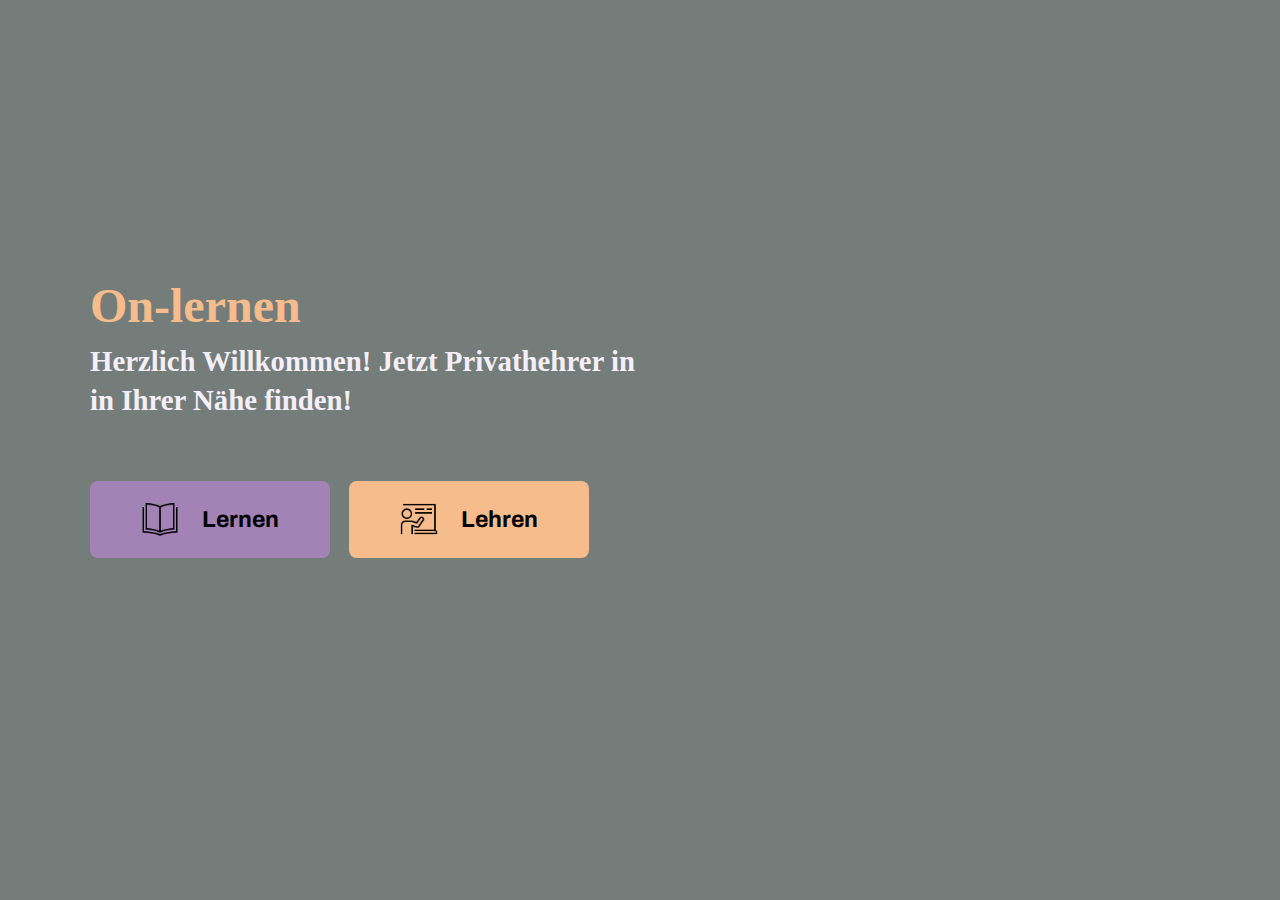
==== study.html @ ee0d6e44 "First Commit" ====
<!DOCTYPE html>
<html lang="pt-br">
<head>
    <meta charset="UTF-8">
    <meta name="viewport" content="width=device-width, initial-scale=1.0">
    <title>On-lernen</title>

    <link rel="stylesheet" href="/stryles/main.css">
    <link rel="stylesheet" href="/stryles/partials/page-landing.css">

    <link href="https://fonts.googleapis.com/css2?family=Archivo:wght@400;700amp;family=Poppins:wght@400;600&amp;display=swap" rel="stylesheet">
</head>
<body id="page-landing">
    
    <div id="container">
        <div class="logo-container">
            <h1>On-lernen</h1>
            <h2>Herzlich Willkommen! Jetzt Privathehrer in in Ihrer Nähe finden!</h2>
        </div>

        <img class="hero-image" src="/images/img3.png" alt="">

        <div class="buttons-container">
            <a class="study" href="/study.html"><img src="/images/iconbook.png" alt=""> Lernen</a>
            <a class="give-classes" href="/give-classes.html"><img src="/images/iconteacher.png" alt=""> Lehren</a>
        </div>
    </div>
</body>
</html>
---- stryles/main.css ----
:root {
    --color-background:#dddddd;
    --color-primary-lighter:#a382b6;
    --color-primary-light: #915f8b;
    --color-primary:#747d7a;
    --color-primary-dark:#645163;
    --color-primary-darker:#352934;
    --color-secondary:#f7bc8b;
    --color-secondary-dark:#f8a35e;
    --color-title-in-primary: #443c3c;
    --color-text-in-primary:#221f24;
    --color-text-title:#22022c;
    --color-text-complement:#ecd1fc;
    --color-text-base:#f5effa;
    --color-line-in-white:#e6e6f0;
    --color-input-background:#f8f8fc;
    --color-button-text: #000000;
    --color-box-base: #e2eaeb;
    --color-box-footer: #e8ecec;
    --color-small-info:#d6dbda;
    font-size: 60%;
}

* {
    margin: 0;
    padding: 0;
    box-sizing: border-box;
}

html, body {
    height: 100vh;
}

body {
    background-color: var(--color-background);
    display: flex;
    align-items: center;
    justify-content: center;
}

body,
input,
button,
textarea {
    font-weight: 500;
    font-family: Poppins;
    font-size: 1.6rem;
    /* OU font: 500 1.6rem Poppins; */
    color: var(--color-text-base);
}

#container {
    width: 90vw;
    max-width: 700px;
}

@media (min-width: 700px) {
    :root {
        font-size: 62,5%;
    }
}
---- stryles/partials/page-landing.css ----
#page-landing {
    background-color: var(--color-primary);
}

.logo-container {
    text-align: center;
    margin-bottom: 3.2rem;
}

.logo-container h1 {
    color: var(--color-secondary);
    font-weight: 800;
    font-size: 5rem;
}

.logo-container h2 {
    font-weight: 600;
    font-size: 3rem;
    line-height: 4rem;
    margin-top: 1rem;
}

.hero-image {
    width: 100%;
}

.buttons-container {
    display: flex;
    justify-content: center;
    margin: 3.2rem 0;
}

.buttons-container a {
    width: 25rem;
    height: 8rem;
    border-radius: 0.8rem;
    margin-right: 2rem;
    font: 700 2.4rem Archivo;
    display: flex;
    align-items: center;
    justify-content: center;
    text-decoration: none;
    transition: background 0.2s;
    color: var(--color-button-text);
}

.buttons-container a img {
    width: 4rem;
    margin-right: 2.4rem;
}

.buttons-container a.study {
    background: var(--color-primary-lighter);
}

.buttons-container a.study:hover {
    background: var(--color-primary-light);
}

.buttons-container a.give-classes {
    background: var(--color-secondary);
    margin-right: 0;
}

.buttons-container a.give-classes:hover {
    background: var(--color-secondary-dark);
}

@media (min-width: 1100px) {
    #page-landing #container {
        max-width: 1100px;
        display: grid;
        grid-template-columns: 1fr 1fr;
        grid-template-rows: 1fr 1fr;
        grid-template-areas:
        "proffy image"
        "button image";
    }
    .logo-container {
        grid-area: proffy;
        text-align: initial;
    }

    .hero-image {
        grid-area: image;
    }
    .buttons-container {
        grid-area: button;
        justify-content: flex-start;
    }
}
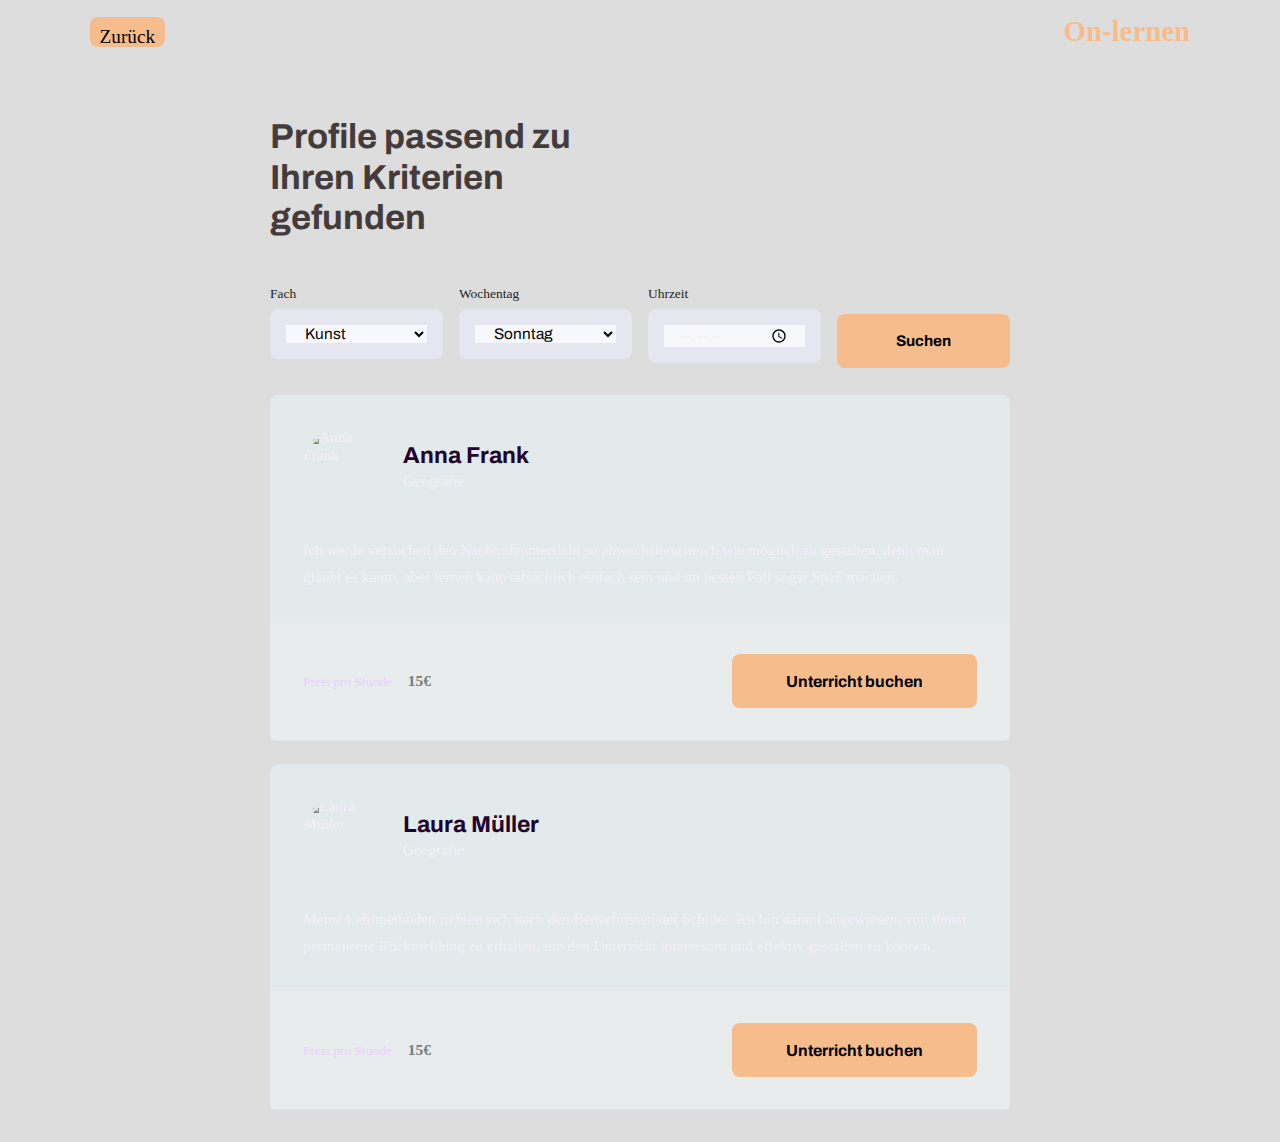
==== commit 5ec86cf9: "Update html" ====
--- a/study.html
+++ b/study.html
@@ -6,24 +6,99 @@
     <title>On-lernen</title>
 
     <link rel="stylesheet" href="/stryles/main.css">
-    <link rel="stylesheet" href="/stryles/partials/page-landing.css">
+    <link rel="stylesheet" href="/stryles/partials/header.css">
+    <link rel="stylesheet" href="/stryles/partials/forms.css">
+    <link rel="stylesheet" href="/stryles/partials/page-study.css">
 
     <link href="https://fonts.googleapis.com/css2?family=Archivo:wght@400;700amp;family=Poppins:wght@400;600&amp;display=swap" rel="stylesheet">
 </head>
-<body id="page-landing">
-    
+<body id="page-study">
     <div id="container">
-        <div class="logo-container">
-            <h1>On-lernen</h1>
-            <h2>Herzlich Willkommen! Jetzt Privathehrer in in Ihrer Nähe finden!</h2>
-        </div>
-
-        <img class="hero-image" src="/images/img3.png" alt="">
-
-        <div class="buttons-container">
-            <a class="study" href="/study.html"><img src="/images/iconbook.png" alt=""> Lernen</a>
-            <a class="give-classes" href="/give-classes.html"><img src="/images/iconteacher.png" alt=""> Lehren</a>
-        </div>
+        <header class="page-header">
+            <div class="top-bar-container">
+                <a href="/">Zurück</a>
+                <h1>On-lernen</h1>
+            </div>
+            <div class="header-content">
+                <strong>Profile passend zu Ihren Kriterien gefunden</strong>
+                <form id="search-teachers">
+                    <div class="select-block">
+                        <label for="subject">Fach</label>
+                        <select name="subject" id="subject">
+                            <option value="" disabled="" hidden="">Wählen Sie das Fach</option>
+                            <option value="1">Kunst</option>
+                            <option value="2">Biologie</option>
+                            <option value="3">Chemie</option>
+                            <option value="4">Sport</option>
+                            <option value="5">Physik</option>
+                            <option value="6">Geografie</option>
+                            <option value="7">Geschichte</option>
+                            <option value="8">Mathematik</option>
+                            <option value="9">Deutsch</option>
+                            <option value="10">Chemie</option>
+                        </select>
+                    </div>
+                    <div class="select-block">
+                        <label for="weekday">Wochentag</label>
+                        <select name="weekday" id="weekday">
+                            <option value="" disabled="" hidden="">Selecione uma opção</option>
+                            <option value="0">Sonntag</option>
+                            <option value="1">Montag</option>
+                            <option value="2">Dienstag</option>
+                            <option value="3">Mittwoch</option>
+                            <option value="4">Donnerstag</option>
+                            <option value="5">Freitag</option>
+                            <option value="6">Samstag</option>
+                        </select>
+                    </div>
+                    <div class="input-block">
+                        <label for="time">Uhrzeit</label>
+                        <input name="time" id="time" type="time" >
+                    </div>
+                    <button type="submit">Suchen</button>
+                </form>
+            </div>
+        </header>
+        <main>
+            <article class="teacher-item">
+                <header>
+                    <img 
+                        src="/images/teacher1.jpg" 
+                        alt="Anna Frank">
+                    <div>
+                        <strong>Anna Frank</strong>
+                        <span>Geografie</span>
+                    </div>
+                </header>
+            
+                <p>Ich werde versuchen den Nachhilfeunterricht so abwechslungsreich wie möglich zu gestalten, denn man glaubt es kaum, aber lernen kann tatsächlich einfach sein und im besten Fall sogar Spaß machen.</p>
+            
+                <footer>
+                    <p>Preis pro Stunde<strong>15€</strong>
+                    </p>
+                    <button type="button">Unterricht buchen</button>
+                </footer>
+            </article>
+            <article class="teacher-item">
+                <header>
+                    <img 
+                        src="images/teacher2.jpg" 
+                        alt="Laura Müller">
+                    <div>
+                        <strong>Laura Müller</strong>
+                        <span>Geografie</span>
+                    </div>
+                </header>
+            
+                <p>Meine Lehrmethoden richten sich nach den Bedürfnissen der Schüler. Ich bin darauf angewiesen, von ihnen permanente Rückmeldung zu erhalten, um den Unterricht interessant und effektiv gestalten zu können.</p>
+            
+                <footer>
+                    <p>Preis pro Stunde<strong>15€</strong>
+                    </p>
+                    <button type="button">Unterricht buchen</button>
+                </footer>
+            </article> 
+        </main>
     </div>
 </body>
 </html>--- a/stryles/partials/header.css
+++ b/stryles/partials/header.css
@@ -0,0 +1,78 @@
+
+.page-header {
+    background-color: var (--color-primary);
+    display: flex;
+    flex-direction: column;
+}
+
+.page-header .top-bar-container {
+    width: 90%;
+    margin: 0 auto;
+    display: flex;
+    align-items: center;
+    justify-content: space-between;
+    padding:  1.6rem 0;
+}
+
+.page-header h1 {
+    font-size: 3rem;
+    color:  var(--color-secondary);
+}
+
+.page-header .top-bar-container a {
+    height: 3.2rem;
+    transition: 0.2s;
+    text-decoration: none;
+    font-size: 2rem;
+    border-radius: 8px;
+    background-color: var(--color-secondary);
+    padding: 1rem;
+    color: black;
+}
+
+.page-header .top-bar-container a:hover {
+    background-color: var(--color-secondary-dark);
+}
+
+.page-header .header-content {
+    width: 90%;
+    margin: 3.2rem auto;
+    position: relative;
+}
+
+.page-header .header-content strong {
+    font: 700 3.6rem Archivo;
+    line-height: 4.2rem;
+    color: var(--color-title-in-primary);
+}
+
+.page-header .header-content p {
+    max-width: 30rem;
+    font-size: 1.6rem;
+    line-height: 2.6rem;
+    color: var(--color-text-in-primary);
+    margin-top: 2.4rem;
+}
+
+
+@media (min-width: 700px) {
+    .page-header {
+        height: 340px;
+    }
+    .page-header .top-bar-container {
+        max-width: 1100px;
+    }
+    .page-header .header-content {
+        max-width: 740px;
+        margin: 0 auto;
+        flex: 1 1;
+        padding-bottom: 48px;
+        display: flex;
+        flex-direction: column;
+        justify-content: center;
+    }
+
+    .page-header .header-content strong {
+        max-width: 350px;
+    }
+}
--- a/stryles/partials/forms.css
+++ b/stryles/partials/forms.css
@@ -0,0 +1,43 @@
+.select-block label,
+.input-block label, 
+.textarea-block label {
+    font-size: 1.4rem;
+    color: var(--color-text-complement);
+}
+
+.input-block input,
+.select-block select,
+.textarea-block textarea {
+    width: 100%;
+    heigth: 5.6rem;
+    margin-top: 0.8rem;
+    border-radius: 0.8rem;
+    background: var(--color-input-background);
+    border: 1pc solid var(--color-line-in-white);
+    outline: 0;
+    padding: 0 1.6rem;
+    font: 1.6rem Archivo;
+}
+
+.textarea-block textarea {
+    padding: 1.2rem 1.6rem;
+    height: 16rem;
+    resize: vertical;
+}
+
+.input-block, .textarea-block {
+    position: relative;
+}
+
+/* criando um elemento pelo css */
+.input-block:focus-within::after,
+.textarea-block:focus-within::after {
+    content: "";
+    width: calc(100% - 3.2rem);
+    height: 2px;
+    background: var(--color-secondary-dark);
+    position: absolute;
+    left: 1.6rem;
+    right: 1.6rem;
+    bottom: 0;
+}
--- a/stryles/partials/page-study.css
+++ b/stryles/partials/page-study.css
@@ -0,0 +1,184 @@
+#page-study #container {
+    width: 100vw;
+    height: 100vh;
+}
+
+#search-teachers {
+    margin-top: 3.2rem;
+}
+
+#search-teachers label {
+    color: var(--color-text-in-primary);
+}
+#search-teachers .select-block {
+    margin-bottom: 1.4rem;
+}
+
+#search-teachers button {
+    width: 100%;
+    height: 5.6rem;
+    background: var(--color-secondary);
+    color: var(--color-button-text);
+    border: 0;
+    border-radius: .8rem;
+    cursor: pointer;
+    font: 700 1.6rem Archivo;
+    display: flex;
+    align-items: center;
+    justify-content: center;
+    transition: background 0.2s;
+    margin-top: 3.2rem;
+}
+
+#search-teachers button:hover {
+    background-color: var(--color-secondary-dark);
+}
+
+#page-study main {
+    margin: 3.2rem auto;
+    width: 90%;
+}
+
+.teacher-item {
+    background-color: var(--color-box-base);
+    border: 1px solid var(--color-line-in-white);
+    border-radius: .8rem;
+    margin-top: 2.4rem;
+}
+
+.teacher-item header {
+    padding: 3.2rem 2rem;
+    display: flex;
+    align-items: center;
+
+}
+
+.teacher-item header img {
+    width: 8rem;
+    height: 8rem;
+    border-radius: 50%;
+}
+.teacher-item header div {
+    margin-left: 2.4rem;
+}
+
+.teacher-item header div strong {
+    font: 700 2.4rem Archivo;
+    display: block;
+    color: var(--color-text-title);
+}
+
+.teacher-item header div span {
+    font-size: 1.6rem;
+    display: block;
+    margin-top: .4rem;
+}
+
+.teacher-item > p {
+    padding: 0 2rem;
+    font-size: 1.6rem;
+    line-height: 2.8rem;
+}
+
+.teacher-item footer {
+    padding: 3.2rem 2rem;
+    background-color: var(--color-box-footer);
+    border-top: 1px solid var(--color-line-in-white);
+    margin-top: 3.2rem;
+    display: flex;
+    align-items: center;
+    justify-content: space-between;
+}
+
+.teacher-item footer p {
+    font-size: 1.4rem;
+    line-height: 2.4rem;
+    color: var(--color-text-complement);
+}
+
+.teacher-item footer p strong {
+    font-size: 1.6rem;
+    color: var(--color-primary);
+    display: block;
+}
+
+.teacher-item footer button {
+    width: 20rem;
+    height: 5.6rem;
+    background: var(--color-secondary);
+    color: var(--color-button-text);
+    border: 0;
+    border-radius: .8rem;
+    cursor: pointer;
+    font: 700 1.4rem Archivo;
+    display: flex;
+    align-items: center;
+    justify-content: space-evenly;
+    text-decoration: none;
+    transition: background 0.2s;
+    margin-left: 1.6rem;
+}
+
+.teacher-item footer button:hover {
+    background: var(--color-secondary-dark);
+}
+
+@media (min-width: 700px) {
+    #page-study #container {
+        max-width: 100vw;
+    }
+    .page-header {
+        height: 340px;
+    }
+    .page-header .top-bar-container {
+        max-width: 1100px;
+    }
+    .page-header .header-content {
+        max-width: 740px;
+        margin: 0 auto;
+        flex: 1 1;
+        padding-bottom: 48px;
+        display: flex;
+        flex-direction: column;
+        justify-content: center;
+    }
+
+    .page-header .header-content strong {
+        max-width: 350px;
+    }
+    .teacher-item header,
+    .teacher-item footer {
+        padding: 32px;
+    }
+    #search-teachers {
+        display: grid;
+        grid-template-columns: repeat(4, 1fr);
+        gap: 16px;
+        position: absolute;
+        bottom: -28px;
+    }
+    #page-study main {
+        padding: 32px 0;
+        max-width: 740px;
+        margin: 0 auto;
+    }
+    #search-teachers .select-block {
+        margin: 0;
+    }
+    .teacher-item > p {
+        padding: 0 32px;
+    }
+    .teacher-item footer p strong {
+        display: initial;
+        margin-left: 16px;
+    }
+    .teacher-item footer button {
+        width: 245px;
+        font-size: 16px;
+        justify-content: center;
+
+    }
+    .teacher-item footer button img {
+        margin-right: 16px;
+    }
+}
